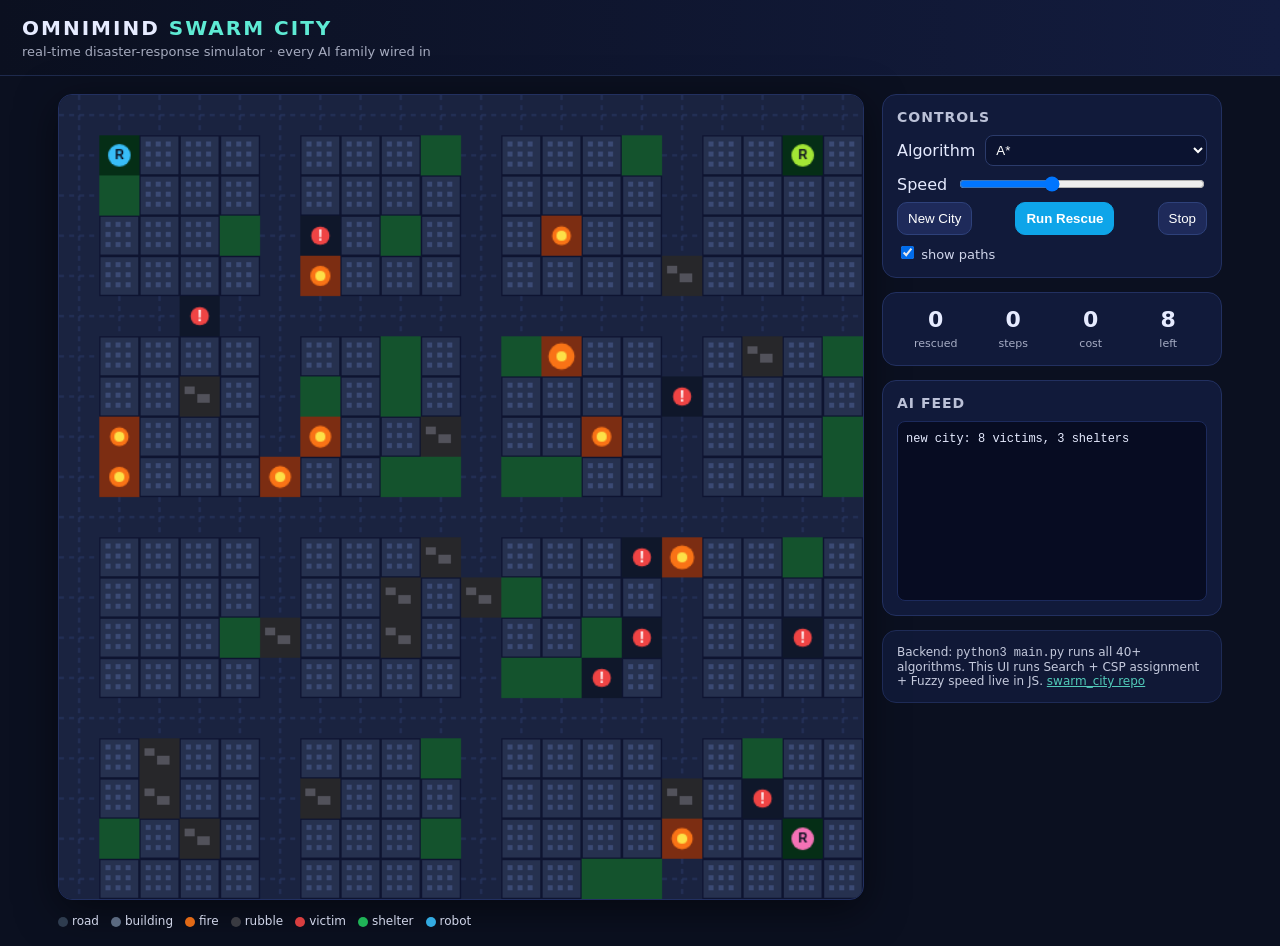
==== frontend/2d.html @ 7a1d592a "feat(frontend): 3D night-city rescue view with Three.js, 2D kept as fallback" ====
<!DOCTYPE html>
<html lang="en">
<head>
<meta charset="UTF-8" />
<meta name="viewport" content="width=device-width, initial-scale=1.0" />
<title>OMNIMIND — Swarm City Rescue</title>
<link rel="stylesheet" href="style.css" />
</head>
<body>
<header>
  <div class="logo">OMNIMIND <span>SWARM CITY</span></div>
  <div class="sub">real-time disaster-response simulator · every AI family wired in</div>
</header>
<main>
  <section class="map-wrap">
    <canvas id="city" width="640" height="640"></canvas>
    <div class="legend">
      <span><i class="dot road"></i>road</span>
      <span><i class="dot bld"></i>building</span>
      <span><i class="dot fire"></i>fire</span>
      <span><i class="dot rub"></i>rubble</span>
      <span><i class="dot vic"></i>victim</span>
      <span><i class="dot shel"></i>shelter</span>
      <span><i class="dot bot"></i>robot</span>
    </div>
  </section>
  <aside class="panel">
    <div class="card">
      <h3>Controls</h3>
      <div class="row">
        <label>Algorithm</label>
        <select id="algo">
          <option value="astar">A*</option>
          <option value="bfs">BFS</option>
          <option value="ucs">UCS</option>
          <option value="greedy">Greedy</option>
        </select>
      </div>
      <div class="row">
        <label>Speed</label>
        <input id="speed" type="range" min="1" max="20" value="8" />
      </div>
      <div class="row btns">
        <button id="newCity">New City</button>
        <button id="run" class="primary">Run Rescue</button>
        <button id="stop">Stop</button>
      </div>
      <label class="chk"><input type="checkbox" id="showPath" checked /> show paths</label>
    </div>
    <div class="card stats">
      <div><b id="stRescued">0</b><span>rescued</span></div>
      <div><b id="stSteps">0</b><span>steps</span></div>
      <div><b id="stCost">0</b><span>cost</span></div>
      <div><b id="stVictims">0</b><span>left</span></div>
    </div>
    <div class="card">
      <h3>AI feed</h3>
      <div id="log"></div>
    </div>
    <div class="card small">
      Backend: <code>python3 main.py</code> runs all 40+ algorithms.
      This UI runs Search + CSP assignment + Fuzzy speed live in JS.
      <a href="https://github.com/yadavayush834/swarm_city" target="_blank">swarm_city repo</a>
    </div>
  </aside>
</main>
<script src="app.js"></script>
</body>
</html>
---- frontend/style.css ----
*{box-sizing:border-box}body{margin:0;background:#0b1020;color:#e6ebff;font-family:Inter,system-ui,Arial}
header{padding:16px 22px;border-bottom:1px solid #1e2a4d;background:linear-gradient(90deg,#0b1020,#131c3f)}
.logo{font-weight:800;letter-spacing:2px;font-size:20px}.logo span{color:#5eead4}
.sub{opacity:.7;font-size:13px;margin-top:4px}
main{display:flex;gap:18px;padding:18px;max-width:1200px;margin:0 auto}
.map-wrap{flex:1}.panel{width:340px;display:flex;flex-direction:column;gap:14px}
canvas{width:100%;border-radius:14px;background:#0e1430;border:1px solid #223060;box-shadow:0 10px 40px rgba(0,0,0,.5)}
.legend{display:flex;gap:12px;flex-wrap:wrap;margin-top:10px;font-size:12px;opacity:.9}
.dot{display:inline-block;width:10px;height:10px;border-radius:50%;margin-right:4px;vertical-align:middle}
.road{background:#334155}.bld{background:#64748b}.fire{background:#f97316}.rub{background:#3f3f46}.vic{background:#ef4444}.shel{background:#22c55e}.bot{background:#38bdf8}
.card{background:#111a3a;border:1px solid #223060;border-radius:14px;padding:14px}
.card h3{margin:0 0 10px;font-size:14px;letter-spacing:1px;text-transform:uppercase;opacity:.8}
.row{display:flex;align-items:center;justify-content:space-between;margin:8px 0;gap:10px}
select,input[type=range]{flex:1}select{background:#0b1330;color:#fff;border:1px solid #2b3b6b;border-radius:8px;padding:6px}
.btns{display:flex;gap:8px}button{background:#1e2a5a;color:#fff;border:1px solid #2e417a;border-radius:10px;padding:8px 10px;cursor:pointer}
button.primary{background:#0ea5e9;border-color:#0ea5e9;font-weight:700}
button:hover{filter:brightness(1.2)}
.chk{font-size:13px;opacity:.9}
.stats{display:grid;grid-template-columns:repeat(4,1fr);text-align:center}
.stats b{font-size:22px;display:block}.stats span{font-size:11px;opacity:.7}
#log{height:180px;overflow:auto;font-family:monospace;font-size:12px;background:#070c22;border-radius:8px;padding:8px;border:1px solid #1c2a5c}
#log div{margin:2px 0}.small{font-size:12px;opacity:.85}a{color:#5eead4}
@media(max-width:900px){main{flex-direction:column}.panel{width:100%}}
/* ---- 3D view ---- */
body.view3d{overflow:hidden}
body.view3d header{display:none}
#scene-container{position:fixed;inset:0}
#scene-container canvas{display:block}
.overlay-title{position:fixed;top:14px;left:18px;z-index:5;pointer-events:none;text-shadow:0 2px 12px #000}
.panel.floating{position:fixed;top:14px;right:14px;z-index:5;width:320px;max-height:calc(100vh - 28px);overflow:auto;background:rgba(10,15,35,.72);backdrop-filter:blur(10px);border-radius:16px;padding:12px}
.panel.floating .card{background:rgba(17,26,58,.85)}
.legend.floating-bottom{position:fixed;bottom:12px;left:18px;z-index:5;background:rgba(10,15,35,.7);padding:8px 12px;border-radius:10px;border:1px solid #223060}
#loader{position:fixed;inset:0;z-index:20;display:flex;flex-direction:column;gap:12px;align-items:center;justify-content:center;background:#0b1020}
.spin{width:44px;height:44px;border-radius:50%;border:4px solid #223060;border-top-color:#5eead4;animation:sp 0.9s linear infinite}
@keyframes sp{to{transform:rotate(360deg)}}
#webgl-error{position:fixed;inset:0;z-index:30;display:flex;flex-direction:column;align-items:center;justify-content:center;background:#0b1020;text-align:center;padding:20px}
#webgl-error[hidden]{display:none}
@media(max-width:900px){.panel.floating{top:auto;bottom:54px;right:8px;left:8px;width:auto;max-height:44vh}}
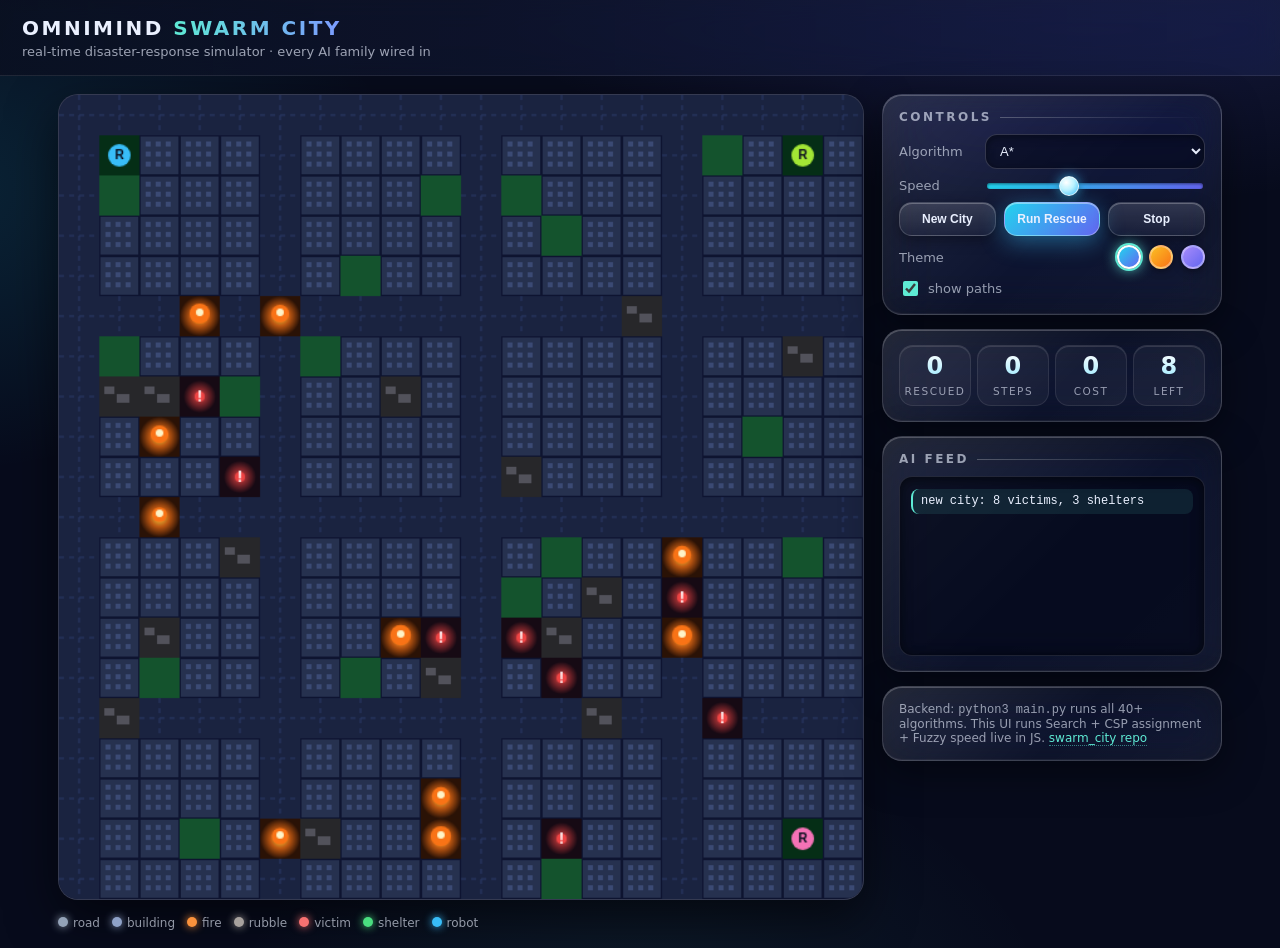
==== commit ce5d5e2a: "fix(frontend): visible overlay titles, dark Leaflet controls, aligned rows, themes, 2D glow art" ====
--- a/frontend/2d.html
+++ b/frontend/2d.html
@@ -45,6 +45,14 @@
         <button id="run" class="primary">Run Rescue</button>
         <button id="stop">Stop</button>
       </div>
+      <div class="row">
+        <label>Theme</label>
+        <div class="tdots">
+          <button class="tdot" data-t="midnight" title="Midnight teal" aria-label="Midnight teal"></button>
+          <button class="tdot" data-t="amber" title="Ember amber" aria-label="Ember amber"></button>
+          <button class="tdot" data-t="violet" title="Nebula violet" aria-label="Nebula violet"></button>
+        </div>
+      </div>
       <label class="chk"><input type="checkbox" id="showPath" checked /> show paths</label>
     </div>
     <div class="card stats">
--- a/frontend/style.css
+++ b/frontend/style.css
@@ -1,38 +1,184 @@
-*{box-sizing:border-box}body{margin:0;background:#0b1020;color:#e6ebff;font-family:Inter,system-ui,Arial}
-header{padding:16px 22px;border-bottom:1px solid #1e2a4d;background:linear-gradient(90deg,#0b1020,#131c3f)}
-.logo{font-weight:800;letter-spacing:2px;font-size:20px}.logo span{color:#5eead4}
-.sub{opacity:.7;font-size:13px;margin-top:4px}
+/* OMNIMIND liquid-glass theme */
+:root{
+  --bg:#070b1c;
+  --ink:#eaf0ff;
+  --ink-dim:rgba(234,240,255,.62);
+  --glass-hi:rgba(255,255,255,.13);
+  --glass-lo:rgba(255,255,255,.04);
+  --stroke:rgba(255,255,255,.16);
+  --accent:#5eead4;
+  --accent2:#7c9aff;
+  --primary1:#22d3ee;
+  --primary2:#6366f1;
+  --radius:20px;
+}
+*{box-sizing:border-box}
+html{scrollbar-color:#33447c transparent}
+body{
+  margin:0;color:var(--ink);
+  font-family:Inter,ui-sans-serif,system-ui,-apple-system,"Segoe UI",Arial;
+  background:
+    radial-gradient(1100px 500px at 85% -10%, rgba(99,102,241,.22), transparent 60%),
+    radial-gradient(900px 480px at -10% 20%, rgba(34,211,238,.14), transparent 60%),
+    radial-gradient(700px 500px at 50% 110%, rgba(94,234,212,.08), transparent 60%),
+    var(--bg);
+  min-height:100vh;
+}
+::selection{background:rgba(94,234,212,.35)}
+::-webkit-scrollbar{width:9px;height:9px}
+::-webkit-scrollbar-thumb{background:linear-gradient(180deg,#3b4d8f,#232f5e);border-radius:8px}
+::-webkit-scrollbar-track{background:transparent}
+
+/* ---------- 2D shell ---------- */
+header{padding:16px 22px;border-bottom:1px solid rgba(255,255,255,.09);
+  background:linear-gradient(90deg,rgba(11,16,32,.85),rgba(25,32,70,.65));
+  -webkit-backdrop-filter:blur(14px) saturate(150%);backdrop-filter:blur(14px) saturate(150%)}
+.logo{font-weight:800;letter-spacing:2.5px;font-size:20px}
+.logo span{background:linear-gradient(90deg,var(--accent),var(--accent2));-webkit-background-clip:text;background-clip:text;color:transparent}
+.sub{opacity:.65;font-size:13px;margin-top:4px}
 main{display:flex;gap:18px;padding:18px;max-width:1200px;margin:0 auto}
-.map-wrap{flex:1}.panel{width:340px;display:flex;flex-direction:column;gap:14px}
-canvas{width:100%;border-radius:14px;background:#0e1430;border:1px solid #223060;box-shadow:0 10px 40px rgba(0,0,0,.5)}
-.legend{display:flex;gap:12px;flex-wrap:wrap;margin-top:10px;font-size:12px;opacity:.9}
-.dot{display:inline-block;width:10px;height:10px;border-radius:50%;margin-right:4px;vertical-align:middle}
-.road{background:#334155}.bld{background:#64748b}.fire{background:#f97316}.rub{background:#3f3f46}.vic{background:#ef4444}.shel{background:#22c55e}.bot{background:#38bdf8}
-.card{background:#111a3a;border:1px solid #223060;border-radius:14px;padding:14px}
-.card h3{margin:0 0 10px;font-size:14px;letter-spacing:1px;text-transform:uppercase;opacity:.8}
-.row{display:flex;align-items:center;justify-content:space-between;margin:8px 0;gap:10px}
-select,input[type=range]{flex:1}select{background:#0b1330;color:#fff;border:1px solid #2b3b6b;border-radius:8px;padding:6px}
-.btns{display:flex;gap:8px}button{background:#1e2a5a;color:#fff;border:1px solid #2e417a;border-radius:10px;padding:8px 10px;cursor:pointer}
-button.primary{background:#0ea5e9;border-color:#0ea5e9;font-weight:700}
-button:hover{filter:brightness(1.2)}
-.chk{font-size:13px;opacity:.9}
-.stats{display:grid;grid-template-columns:repeat(4,1fr);text-align:center}
-.stats b{font-size:22px;display:block}.stats span{font-size:11px;opacity:.7}
-#log{height:180px;overflow:auto;font-family:monospace;font-size:12px;background:#070c22;border-radius:8px;padding:8px;border:1px solid #1c2a5c}
-#log div{margin:2px 0}.small{font-size:12px;opacity:.85}a{color:#5eead4}
-@media(max-width:900px){main{flex-direction:column}.panel{width:100%}}
-/* ---- 3D view ---- */
+.map-wrap{flex:1;min-width:0}
+.panel{width:340px;display:flex;flex-direction:column;gap:14px}
+canvas{width:100%;border-radius:var(--radius);background:#0e1430;border:1px solid var(--stroke);
+  box-shadow:0 18px 50px rgba(0,0,0,.55), inset 0 1px 0 rgba(255,255,255,.12)}
+
+/* ---------- glass primitives ---------- */
+.card, .panel.floating, .legend.floating-bottom, .overlay-title{
+  background:linear-gradient(135deg,var(--glass-hi),var(--glass-lo) 55%,rgba(255,255,255,.06));
+  -webkit-backdrop-filter:blur(20px) saturate(170%);backdrop-filter:blur(20px) saturate(170%);
+  border:1px solid var(--stroke);
+  border-radius:var(--radius);
+  box-shadow:0 12px 40px rgba(0,0,0,.45), inset 0 1px 0 rgba(255,255,255,.22), inset 0 -1px 0 rgba(255,255,255,.05);
+}
+.card{padding:15px 16px;animation:rise .5s cubic-bezier(.2,.8,.25,1) backwards}
+.panel .card:nth-child(2){animation-delay:.06s}
+.panel .card:nth-child(3){animation-delay:.12s}
+.panel .card:nth-child(4){animation-delay:.18s}
+@keyframes rise{from{opacity:0;transform:translateY(14px) scale(.985)}}
+.card h3{margin:0 0 10px;font-size:12px;font-weight:700;letter-spacing:2.5px;text-transform:uppercase;
+  color:var(--ink-dim);display:flex;align-items:center;gap:8px}
+.card h3::after{content:"";flex:1;height:1px;background:linear-gradient(90deg,rgba(255,255,255,.25),transparent)}
+.row{display:flex;align-items:center;justify-content:space-between;margin:9px 0;gap:10px}
+.row>label{font-size:13px;color:var(--ink-dim);white-space:nowrap;min-width:76px}
+#loadMapBtn{flex:0 0 auto}
+
+/* ---------- controls ---------- */
+select,#mapUrl{flex:1;min-width:0;color:var(--ink);font-size:13px;
+  background:rgba(5,9,26,.55);border:1px solid var(--stroke);border-radius:12px;padding:8px 10px;outline:none;
+  box-shadow:inset 0 2px 8px rgba(0,0,0,.4);transition:border-color .2s, box-shadow .2s}
+select:focus,#mapUrl:focus{border-color:var(--accent);box-shadow:inset 0 2px 8px rgba(0,0,0,.4),0 0 0 3px rgba(94,234,212,.18)}
+select option{background:#0d1530}
+input[type=range]{flex:1;appearance:none;-webkit-appearance:none;height:6px;border-radius:6px;outline:none;cursor:pointer;
+  background:linear-gradient(90deg,var(--primary1),var(--primary2));box-shadow:inset 0 1px 3px rgba(0,0,0,.5)}
+input[type=range]::-webkit-slider-thumb{-webkit-appearance:none;width:20px;height:20px;border-radius:50%;
+  background:radial-gradient(circle at 35% 30%,#fff, #bdf3ff 45%, #38bdf8 100%);
+  border:1px solid rgba(255,255,255,.7);box-shadow:0 0 12px rgba(56,189,248,.8),0 2px 6px rgba(0,0,0,.5);cursor:grab}
+input[type=range]::-moz-range-thumb{width:20px;height:20px;border-radius:50%;border:1px solid rgba(255,255,255,.7);
+  background:radial-gradient(circle at 35% 30%,#fff,#bdf3ff 45%,#38bdf8 100%);box-shadow:0 0 12px rgba(56,189,248,.8);cursor:grab}
+input[type=checkbox]{accent-color:var(--accent);width:15px;height:15px;cursor:pointer}
+.btns{display:flex;gap:8px}
+.btns button{padding:9px 6px;font-size:12px}
+button{position:relative;overflow:hidden;flex:1;color:var(--ink);font-size:13px;font-weight:600;white-space:nowrap;
+  background:linear-gradient(180deg,rgba(255,255,255,.14),rgba(255,255,255,.04));
+  border:1px solid var(--stroke);border-radius:13px;padding:9px 10px;cursor:pointer;
+  box-shadow:inset 0 1px 0 rgba(255,255,255,.25),0 4px 14px rgba(0,0,0,.35);
+  transition:transform .12s, box-shadow .2s, filter .2s}
+button:hover{filter:brightness(1.18);transform:translateY(-1px);box-shadow:inset 0 1px 0 rgba(255,255,255,.3),0 8px 22px rgba(0,0,0,.45),0 0 16px rgba(94,234,212,.25)}
+button:active{transform:scale(.96)}
+button.primary{background:linear-gradient(135deg,var(--primary1),var(--primary2));border-color:rgba(255,255,255,.35);font-weight:800;
+  box-shadow:inset 0 1px 0 rgba(255,255,255,.4),0 6px 24px rgba(56,189,248,.45)}
+button.primary::after{content:"";position:absolute;top:0;left:-70%;width:45%;height:100%;
+  background:linear-gradient(105deg,transparent,rgba(255,255,255,.5),transparent);transform:skewX(-20deg)}
+button.primary:hover::after{left:130%;transition:left .6s ease}
+button:focus-visible,select:focus-visible,input:focus-visible{outline:2px solid var(--accent);outline-offset:2px}
+.chk{font-size:13px;color:var(--ink-dim);display:flex;align-items:center;gap:7px;cursor:pointer;margin-top:2px}
+
+/* ---------- stats / log ---------- */
+.stats{display:grid;grid-template-columns:repeat(4,1fr);text-align:center;gap:6px}
+.stats>div{padding:6px 2px;border-radius:14px;background:rgba(255,255,255,.045);border:1px solid rgba(255,255,255,.09);
+  box-shadow:inset 0 1px 0 rgba(255,255,255,.12);transition:transform .15s}
+.stats>div:hover{transform:translateY(-2px)}
+.stats b{font-size:24px;font-weight:800;display:block;letter-spacing:.5px;font-variant-numeric:tabular-nums;
+  background:linear-gradient(180deg,#fff,#9be9ff);-webkit-background-clip:text;background-clip:text;color:transparent}
+.stats span{font-size:10.5px;letter-spacing:1.5px;text-transform:uppercase;opacity:.6}
+#log{height:180px;overflow:auto;font-family:ui-monospace,SFMono-Regular,Menlo,monospace;font-size:12px;line-height:1.55;
+  background:rgba(3,6,20,.6);border-radius:13px;padding:9px 11px;border:1px solid rgba(255,255,255,.1);
+  box-shadow:inset 0 2px 12px rgba(0,0,0,.55)}
+#log div{margin:3px 0;padding:3px 8px;border-radius:8px;background:rgba(124,154,255,.07);border-left:2px solid var(--accent2)}
+#log div:first-child{border-left-color:var(--accent);background:rgba(94,234,212,.1)}
+.small{font-size:12px;color:var(--ink-dim)}
+a{color:var(--accent);text-decoration:none;border-bottom:1px dotted rgba(94,234,212,.5)}
+a:hover{filter:brightness(1.25)}
+
+/* ---------- legend ---------- */
+.legend{display:flex;gap:12px;flex-wrap:wrap;margin-top:12px;font-size:12px;color:var(--ink-dim)}
+.dot{display:inline-block;width:10px;height:10px;border-radius:50%;margin-right:5px;vertical-align:baseline;box-shadow:0 0 8px currentColor}
+.road{background:#94a3b8;color:#94a3b8}.bld{background:#8fa2c8;color:#8fa2c8}.fire{background:#fb923c;color:#fb923c}
+.rub{background:#a8a29e;color:#a8a29e}.vic{background:#f87171;color:#f87171}.shel{background:#4ade80;color:#4ade80}.bot{background:#38bdf8;color:#38bdf8}
+
+/* ---------- floating 3D / map views ---------- */
 body.view3d{overflow:hidden}
 body.view3d header{display:none}
-#scene-container{position:fixed;inset:0}
-#scene-container canvas{display:block}
-.overlay-title{position:fixed;top:14px;left:18px;z-index:5;pointer-events:none;text-shadow:0 2px 12px #000}
-.panel.floating{position:fixed;top:14px;right:14px;z-index:5;width:320px;max-height:calc(100vh - 28px);overflow:auto;background:rgba(10,15,35,.72);backdrop-filter:blur(10px);border-radius:16px;padding:12px}
-.panel.floating .card{background:rgba(17,26,58,.85)}
-.legend.floating-bottom{position:fixed;bottom:12px;left:18px;z-index:5;background:rgba(10,15,35,.7);padding:8px 12px;border-radius:10px;border:1px solid #223060}
-#loader{position:fixed;inset:0;z-index:20;display:flex;flex-direction:column;gap:12px;align-items:center;justify-content:center;background:#0b1020}
-.spin{width:44px;height:44px;border-radius:50%;border:4px solid #223060;border-top-color:#5eead4;animation:sp 0.9s linear infinite}
+body.view3d header.overlay-title{display:block}
+#scene-container,#rmap{position:fixed;inset:0}
+#rmap{background:#0e1526;z-index:0}
+#scene-container canvas{display:block;border:none;border-radius:0;box-shadow:none}
+.overlay-title{position:fixed;top:16px;left:18px;z-index:5;pointer-events:none;padding:12px 18px;border-radius:18px;max-width:min(92vw,560px);
+  background:linear-gradient(150deg,rgba(20,28,60,.82),rgba(8,12,30,.72))}
+.overlay-title .logo{font-size:19px}
+.overlay-title .sub{font-size:12px}
+.panel.floating{position:fixed;top:16px;right:16px;z-index:5;width:322px;max-height:calc(100vh - 32px);overflow:auto;
+  background:linear-gradient(150deg,rgba(20,28,60,.62),rgba(8,12,30,.55));padding:13px;display:flex;flex-direction:column;gap:12px}
+.panel.floating .card{background:linear-gradient(135deg,rgba(255,255,255,.1),rgba(255,255,255,.03));animation:none}
+.legend.floating-bottom{position:fixed;bottom:14px;left:18px;z-index:5;margin:0;padding:9px 15px;border-radius:14px;font-size:12px;
+  background:linear-gradient(135deg,rgba(20,28,58,.85),rgba(8,12,30,.8))}
+#liveBadge{font-size:10.5px;font-weight:800;background:rgba(255,255,255,.1);border:1px solid var(--stroke);
+  border-radius:999px;padding:3px 10px;vertical-align:middle;letter-spacing:1.5px;box-shadow:inset 0 1px 0 rgba(255,255,255,.25)}
+#liveBadge.live{background:linear-gradient(135deg,rgba(16,185,129,.5),rgba(5,150,105,.3));border-color:rgba(110,231,183,.6);color:#d1fae5;
+  box-shadow:0 0 14px rgba(16,185,129,.5), inset 0 1px 0 rgba(255,255,255,.3)}
+#minimap{width:100%;border-radius:13px;border:1px solid var(--stroke);background:rgba(3,6,20,.6);box-shadow:inset 0 2px 10px rgba(0,0,0,.5)}
+
+/* ---------- loader / errors ---------- */
+#loader{position:fixed;inset:0;z-index:20;display:flex;flex-direction:column;gap:14px;align-items:center;justify-content:center;
+  background:rgba(7,11,28,.7);-webkit-backdrop-filter:blur(10px);backdrop-filter:blur(10px);color:var(--ink-dim);letter-spacing:2px;font-size:12px}
+.spin{width:52px;height:52px;border-radius:50%;padding:4px;
+  background:conic-gradient(from 0deg,var(--accent),var(--accent2),transparent 70%);
+  -webkit-mask:radial-gradient(farthest-side,transparent calc(100% - 6px),#000 calc(100% - 5px));
+  mask:radial-gradient(farthest-side,transparent calc(100% - 6px),#000 calc(100% - 5px));
+  animation:sp .9s linear infinite;filter:drop-shadow(0 0 12px rgba(94,234,212,.5))}
 @keyframes sp{to{transform:rotate(360deg)}}
-#webgl-error{position:fixed;inset:0;z-index:30;display:flex;flex-direction:column;align-items:center;justify-content:center;background:#0b1020;text-align:center;padding:20px}
+#webgl-error{position:fixed;inset:0;z-index:30;display:flex;flex-direction:column;align-items:center;justify-content:center;
+  background:rgba(7,11,28,.9);text-align:center;padding:20px}
 #webgl-error[hidden]{display:none}
-@media(max-width:900px){.panel.floating{top:auto;bottom:54px;right:8px;left:8px;width:auto;max-height:44vh}}
+
+/* ---------- Leaflet dark-glass controls ---------- */
+.leaflet-container{font-family:inherit;background:#0e1526;outline:none}
+.leaflet-bar{border:1px solid var(--stroke)!important;border-radius:12px!important;overflow:hidden;
+  box-shadow:0 8px 24px rgba(0,0,0,.5)!important}
+.leaflet-bar a{background:rgba(13,20,45,.85)!important;color:var(--ink)!important;border-bottom:1px solid rgba(255,255,255,.1)!important;
+  -webkit-backdrop-filter:blur(10px);backdrop-filter:blur(10px)}
+.leaflet-bar a:hover{background:rgba(40,55,110,.9)!important}
+.leaflet-control-attribution{background:rgba(10,15,35,.72)!important;color:rgba(234,240,255,.6)!important;
+  font-size:10px!important;padding:2px 8px;border-radius:8px 0 0 0;-webkit-backdrop-filter:blur(8px);backdrop-filter:blur(8px)}
+.leaflet-control-attribution a{color:var(--accent)!important;border:none}
+
+/* ---------- switchable accent themes ---------- */
+body[data-theme="amber"]{--accent:#fbbf24;--accent2:#fb923c;--primary1:#fbbf24;--primary2:#f97316}
+body[data-theme="violet"]{--accent:#c4b5fd;--accent2:#818cf8;--primary1:#a78bfa;--primary2:#6366f1}
+.tdots{display:flex;gap:8px;flex:1;justify-content:flex-end;align-items:center}
+.tdot{flex:none;width:24px;height:24px;padding:0;border-radius:50%;cursor:pointer;
+  border:2px solid rgba(255,255,255,.35);box-shadow:0 2px 8px rgba(0,0,0,.45)}
+.tdot[data-t="midnight"]{background:linear-gradient(135deg,#22d3ee,#6366f1)}
+.tdot[data-t="amber"]{background:linear-gradient(135deg,#fbbf24,#f97316)}
+.tdot[data-t="violet"]{background:linear-gradient(135deg,#a78bfa,#6366f1)}
+.tdot:hover{transform:scale(1.15)}
+.tdot.active{border-color:#fff;box-shadow:0 0 0 2px var(--accent),0 0 14px var(--accent)}
+
+/* ---------- responsive ---------- */
+@media(max-width:900px){
+  main{flex-direction:column}.panel{width:100%}
+  .panel.floating{top:auto;bottom:60px;right:10px;left:10px;width:auto;max-height:42vh}
+  .overlay-title{left:10px;top:10px;padding:9px 13px}
+  .overlay-title .logo{font-size:15px}
+}
+@media(prefers-reduced-motion:reduce){*{animation:none!important;transition:none!important}}
